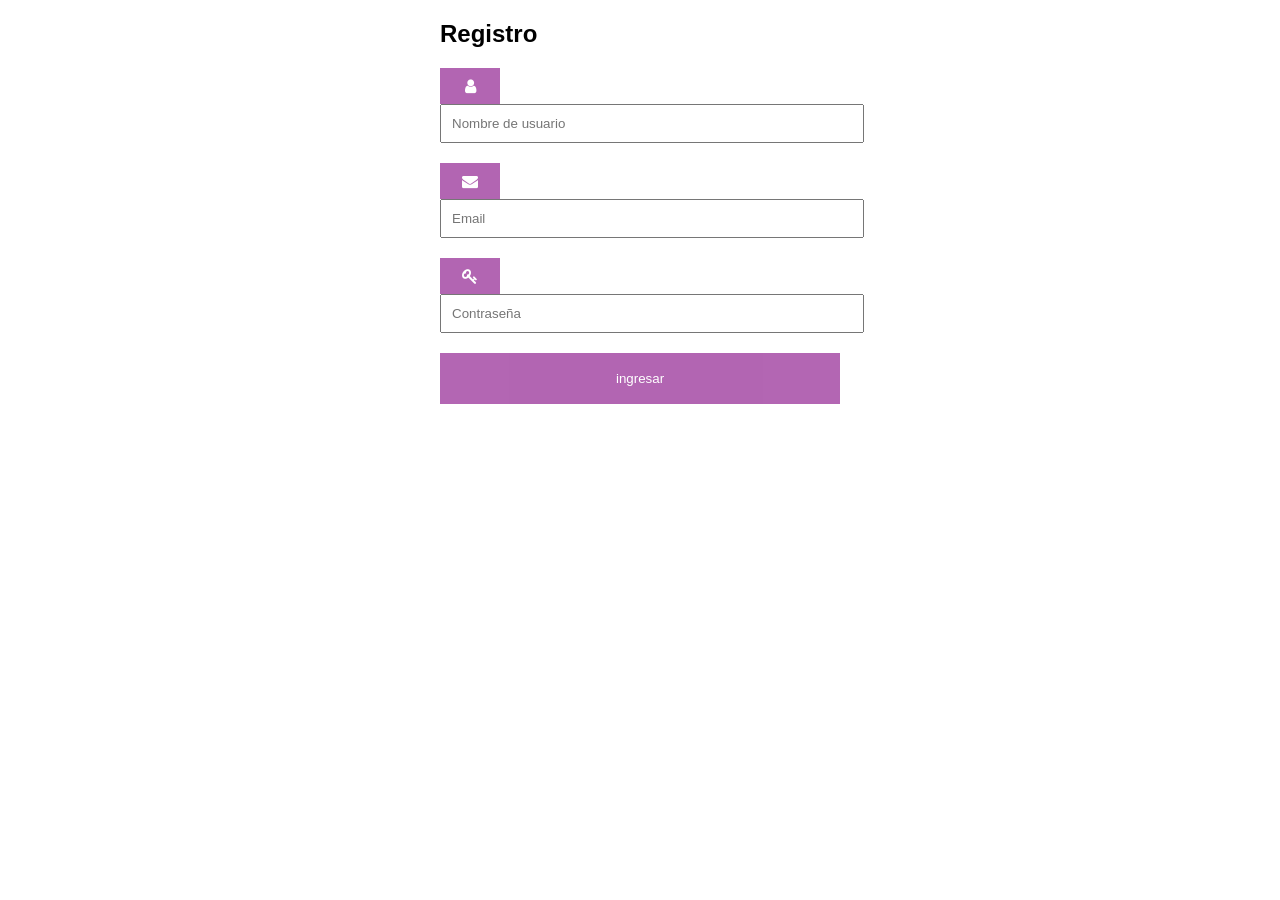
==== perfil.html @ 7486d82f "first commit" ====
<!DOCTYPE html>
<html>
<head>
<meta name="widhtport" content="width=device-width, initial-scale=1">
<!-- Add icon library -->
<link rel="stylesheet" href="https://cdnjs.cloudflare.com/ajax/libs/font-awesome/4.7.0/css/font-awesome.min.css">
<style>
body {font-family: Arial, Helvetica, sans-serif;}
* {circle-sizing: border-circle;}

.input-container {
  display: -ms-flexcircle; /* IE10 */
  display: circle;
  width: 100%;
  margin-bottom: 20px;
}

.icon {
  padding: 10px;
  background: purple;
  color: white;
  min-width: 40px;
  text-align: center;
  opacity: 0.6
}

.input-field {
  width: 100%;
  padding: 10px;
  outline: none;
}

.input-field:focus {
  border: 1px solid purple;
}

/* Set a style for the submit button */
.btn {
  background-color: purple;
  color: white;
  padding: 18px 12px;
  border: 1px;
  cursor: pointer;
  width: 100%;
  opacity: 0.6;
  radius:1.0;
}

.btn:hover {
  opacity: 1;
}
</style>
</head>
<body>

<form action="/action_page.php" style="max-width:400px;margin:auto">
  <h2>Registro </h2>
  <div class="input-container">
    <i class="fa fa-user icon"></i>
    <input class="input-field" type="text" placeholder="Nombre de usuario" name="usrnm">
  </div>

  <div class="input-container">
    <i class="fa fa-envelope icon"></i>
    <input class="input-field" type="text" placeholder="Email" name="email">
  </div>
  
  <div class="input-container">
    <i class="fa fa-key icon"></i>
    <input class="input-field" type="Contraseña" placeholder="Contraseña" name="psw">
  </div>

  <button type="submit" class="btn">ingresar</button>
</form>

</body>
</html>
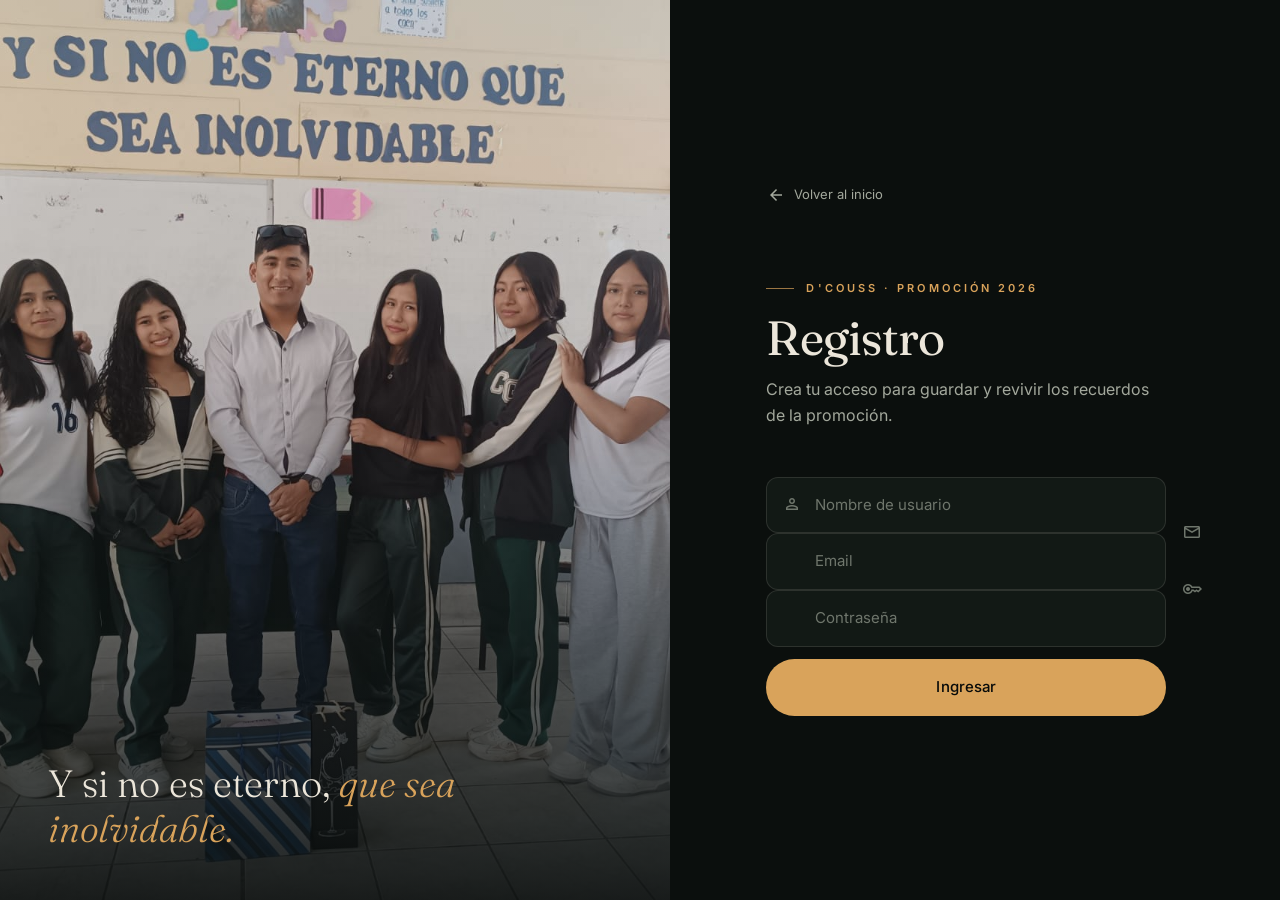
==== commit 1ebbf35e: "Rediseño visual premium con fotos reales de la promoción - Nuevo sistema visual oscuro cinematográfi" ====
--- a/perfil.html
+++ b/perfil.html
@@ -1,77 +1,86 @@
-<!DOCTYPE html>
-<html>
-<head>
-<meta name="widhtport" content="width=device-width, initial-scale=1">
-<!-- Add icon library -->
-<link rel="stylesheet" href="https://cdnjs.cloudflare.com/ajax/libs/font-awesome/4.7.0/css/font-awesome.min.css">
-<style>
-body {font-family: Arial, Helvetica, sans-serif;}
-* {circle-sizing: border-circle;}
-
-.input-container {
-  display: -ms-flexcircle; /* IE10 */
-  display: circle;
-  width: 100%;
-  margin-bottom: 20px;
-}
-
-.icon {
-  padding: 10px;
-  background: purple;
-  color: white;
-  min-width: 40px;
-  text-align: center;
-  opacity: 0.6
-}
-
-.input-field {
-  width: 100%;
-  padding: 10px;
-  outline: none;
-}
-
-.input-field:focus {
-  border: 1px solid purple;
-}
-
-/* Set a style for the submit button */
-.btn {
-  background-color: purple;
-  color: white;
-  padding: 18px 12px;
-  border: 1px;
-  cursor: pointer;
-  width: 100%;
-  opacity: 0.6;
-  radius:1.0;
-}
-
-.btn:hover {
-  opacity: 1;
-}
-</style>
-</head>
-<body>
-
-<form action="/action_page.php" style="max-width:400px;margin:auto">
-  <h2>Registro </h2>
-  <div class="input-container">
-    <i class="fa fa-user icon"></i>
-    <input class="input-field" type="text" placeholder="Nombre de usuario" name="usrnm">
-  </div>
-
-  <div class="input-container">
-    <i class="fa fa-envelope icon"></i>
-    <input class="input-field" type="text" placeholder="Email" name="email">
-  </div>
-  
-  <div class="input-container">
-    <i class="fa fa-key icon"></i>
-    <input class="input-field" type="Contraseña" placeholder="Contraseña" name="psw">
-  </div>
-
-  <button type="submit" class="btn">ingresar</button>
-</form>
-
-</body>
-</html>
+<!DOCTYPE html>
+<html lang="es">
+<head>
+  <meta charset="utf-8">
+  <meta name="viewport" content="width=device-width, initial-scale=1">
+  <meta name="theme-color" content="#0b0f0d">
+  <title>Registro — D'COUSS Promoción 2026</title>
+  <link rel="preconnect" href="https://fonts.googleapis.com">
+  <link rel="preconnect" href="https://fonts.gstatic.com" crossorigin>
+  <link href="https://fonts.googleapis.com/css2?family=Fraunces:ital,opsz,wght@0,9..144,300..600;1,9..144,300..500&family=Inter:wght@400;500;600&display=swap" rel="stylesheet">
+  <link href="https://fonts.googleapis.com/css2?family=Material+Symbols+Outlined:opsz,wght,FILL,GRAD@20..48,300..500,0..1,0&display=swap" rel="stylesheet">
+  <link rel="stylesheet" href="styles.css">
+  <style>
+    .auth { min-height: 100vh; min-height: 100svh; display: grid; }
+    @media (min-width: 900px) { .auth { grid-template-columns: 1.1fr 1fr; } }
+
+    .auth__visual { position: relative; min-height: 260px; isolation: isolate; display: flex; align-items: flex-end; padding: var(--s-7); }
+    .auth__visual img { position: absolute; inset: 0; width: 100%; height: 100%; object-fit: cover; z-index: -2; }
+    .auth__visual::after { content: ""; position: absolute; inset: 0; z-index: -1; background: linear-gradient(0deg, rgba(7,10,9,.9), rgba(7,10,9,.15) 60%); }
+    .auth__visual p { font-family: var(--font-display); font-weight: 300; font-size: clamp(24px, 3vw, 38px); line-height: 1.2; max-width: 18ch; }
+    .auth__visual em { color: var(--accent); }
+
+    .auth__panel { display: flex; flex-direction: column; justify-content: center; padding: var(--s-7) var(--s-5); }
+    @media (min-width: 900px) { .auth__panel { padding: var(--s-8) var(--s-9); } }
+    .auth__back { display: inline-flex; align-items: center; gap: var(--s-2); font-size: 13px; color: var(--text-muted); margin-bottom: var(--s-8); width: fit-content; }
+    .auth__back:hover { color: var(--accent); }
+
+    .auth form { width: 100%; max-width: 400px; }
+    .auth h1 { font-family: var(--font-display); font-weight: 400; font-size: clamp(36px, 4vw, 48px); line-height: 1.05; letter-spacing: -.02em; }
+    .auth__lead { color: var(--text-muted); margin: var(--s-3) 0 var(--s-7); }
+
+    .field { position: relative; margin-bottom: var(--s-4); }
+    .field .material-symbols-outlined { position: absolute; left: 16px; top: 50%; transform: translateY(-50%); color: var(--text-dim); transition: color .3s var(--ease); pointer-events: none; }
+    .field input {
+      width: 100%;
+      padding: 15px 16px 15px 48px;
+      font: inherit; font-size: 15px;
+      color: var(--text);
+      background: var(--surface);
+      border: 1px solid var(--line);
+      border-radius: var(--radius-md);
+      outline: none;
+      transition: border-color .3s var(--ease), background .3s var(--ease);
+    }
+    .field input::placeholder { color: var(--text-dim); }
+    .field input:focus { border-color: var(--accent); background: var(--surface-2); }
+    .field:focus-within .material-symbols-outlined { color: var(--accent); }
+    .auth .btn { width: 100%; margin-top: var(--s-3); }
+  </style>
+</head>
+<body>
+  <main class="auth">
+    <aside class="auth__visual">
+      <img src="aula5.jpg" alt="La promoción D'COUSS 2026">
+      <p>Y si no es eterno, <em>que sea inolvidable.</em></p>
+    </aside>
+
+    <section class="auth__panel">
+      <a class="auth__back" href="index.html"><span class="material-symbols-outlined" aria-hidden="true">arrow_back</span> Volver al inicio</a>
+
+      <form action="/action_page.php">
+        <span class="eyebrow">D'COUSS · Promoción 2026</span>
+        <h1>Registro</h1>
+        <p class="auth__lead">Crea tu acceso para guardar y revivir los recuerdos de la promoción.</p>
+
+        <label class="field">
+          <span class="material-symbols-outlined" aria-hidden="true">person</span>
+          <input type="text" placeholder="Nombre de usuario" name="usrnm" autocomplete="username" aria-label="Nombre de usuario">
+        </label>
+
+        <label class="field">
+          <span class="material-symbols-outlined" aria-hidden="true">mail</span>
+          <input type="email" placeholder="Email" name="email" autocomplete="email" aria-label="Email">
+        </label>
+
+        <label class="field">
+          <span class="material-symbols-outlined" aria-hidden="true">key</span>
+          <input type="password" placeholder="Contraseña" name="psw" autocomplete="new-password" aria-label="Contraseña">
+        </label>
+
+        <button type="submit" class="btn btn--primary btn--lg">Ingresar</button>
+      </form>
+    </section>
+  </main>
+</body>
+</html>
--- a/styles.css
+++ b/styles.css
@@ -0,0 +1,976 @@
+/* =========================================================
+   RECUERDOS — D'COUSS Promoción 2026
+   Dirección: "Andes al atardecer" — oscuro cinematográfico,
+   verde profundo + dorado cálido, tipografía editorial.
+   ========================================================= */
+
+*, *::before, *::after { box-sizing: border-box; margin: 0; padding: 0; }
+
+:root {
+  /* Color */
+  --bg: #0b0f0d;
+  --bg-deep: #070a09;
+  --surface: #121915;
+  --surface-2: #18211c;
+  --line: rgba(236, 230, 218, 0.12);
+  --line-strong: rgba(236, 230, 218, 0.24);
+  --text: #ece6da;
+  --text-muted: #a3a89c;
+  --text-dim: #6f766c;
+  --accent: #d9a35b;
+  --accent-soft: rgba(217, 163, 91, 0.14);
+  --sage: #7fa58f;
+
+  /* Type */
+  --font-body: 'Inter', system-ui, -apple-system, 'Segoe UI', sans-serif;
+  --font-display: 'Fraunces', Georgia, 'Times New Roman', serif;
+
+  /* Spacing scale (4px base) */
+  --s-1: 4px;  --s-2: 8px;  --s-3: 12px; --s-4: 16px; --s-5: 24px;
+  --s-6: 32px; --s-7: 48px; --s-8: 64px; --s-9: 96px; --s-10: 128px;
+
+  --radius-sm: 6px;
+  --radius-md: 12px;
+  --radius-lg: 20px;
+  --radius-full: 999px;
+
+  --ease: cubic-bezier(.22, .61, .36, 1);
+  --shadow: 0 24px 60px -24px rgba(0, 0, 0, .7);
+  --header-h: 76px;
+}
+
+html { scroll-behavior: smooth; scroll-padding-top: var(--header-h); }
+
+body {
+  font-family: var(--font-body);
+  font-size: 16px;
+  background: var(--bg);
+  color: var(--text);
+  line-height: 1.65;
+  -webkit-font-smoothing: antialiased;
+  overflow-x: hidden;
+}
+
+img, video { max-width: 100%; display: block; }
+a { text-decoration: none; color: inherit; }
+button { font: inherit; color: inherit; cursor: pointer; border: none; background: none; }
+em { font-style: italic; }
+figure { margin: 0; }
+::selection { background: var(--accent); color: var(--bg-deep); }
+:focus-visible { outline: 2px solid var(--accent); outline-offset: 3px; border-radius: 4px; }
+
+.material-symbols-outlined { font-size: 20px; line-height: 1; vertical-align: middle; }
+.icon-filled { font-variation-settings: 'FILL' 1; }
+
+/* ---------- LAYOUT ---------- */
+.container { width: 100%; max-width: 1240px; margin: 0 auto; padding: 0 var(--s-5); }
+@media (min-width: 768px) { .container { padding: 0 var(--s-7); } }
+
+.section { padding: var(--s-9) 0; position: relative; }
+.section--deep { background: var(--bg-deep); }
+@media (min-width: 1024px) { .section { padding: var(--s-10) 0; } }
+
+.section__head { max-width: 720px; margin-bottom: var(--s-8); }
+.section__head--split {
+  max-width: none;
+  display: grid;
+  gap: var(--s-5);
+  align-items: end;
+}
+@media (min-width: 900px) {
+  .section__head--split { grid-template-columns: 1.1fr 1fr; gap: var(--s-8); }
+}
+
+.eyebrow {
+  display: inline-flex;
+  align-items: center;
+  gap: var(--s-3);
+  font-size: 11px;
+  font-weight: 600;
+  letter-spacing: .28em;
+  text-transform: uppercase;
+  color: var(--accent);
+  margin-bottom: var(--s-4);
+}
+.eyebrow::before { content: ""; width: 28px; height: 1px; background: currentColor; opacity: .7; }
+
+.section__title {
+  font-family: var(--font-display);
+  font-weight: 400;
+  font-size: clamp(34px, 4.6vw, 56px);
+  line-height: 1.06;
+  letter-spacing: -0.02em;
+  font-variation-settings: 'opsz' 144;
+}
+.section__title em { color: var(--accent); font-weight: 300; }
+
+.section__lead { font-size: 17px; color: var(--text-muted); max-width: 52ch; margin-top: var(--s-4); }
+.section__head--split .section__lead { margin-top: 0; }
+
+/* ---------- BUTTONS ---------- */
+.btn {
+  display: inline-flex;
+  align-items: center;
+  justify-content: center;
+  gap: var(--s-2);
+  font-size: 14px;
+  font-weight: 500;
+  letter-spacing: .01em;
+  padding: 12px 22px;
+  border-radius: var(--radius-full);
+  border: 1px solid transparent;
+  transition: background .3s var(--ease), color .3s var(--ease), border-color .3s var(--ease), transform .3s var(--ease);
+  white-space: nowrap;
+}
+.btn .material-symbols-outlined { font-size: 18px; transition: transform .3s var(--ease); }
+.btn:hover .material-symbols-outlined:last-child { transform: translateX(3px); }
+.btn--sm { padding: 9px 18px; font-size: 13px; }
+.btn--lg { padding: 15px 28px; font-size: 15px; }
+.btn--xl { padding: 18px 34px; font-size: 16px; }
+
+.btn--primary { background: var(--accent); color: var(--bg-deep); }
+.btn--primary:hover { background: #e7b673; }
+.btn--ghost { color: var(--text); }
+.btn--ghost:hover { background: rgba(236,230,218,.08); }
+.btn--glass {
+  color: var(--text);
+  background: rgba(236,230,218,.06);
+  border-color: rgba(236,230,218,.22);
+  backdrop-filter: blur(10px);
+  -webkit-backdrop-filter: blur(10px);
+}
+.btn--glass:hover { background: rgba(236,230,218,.14); }
+.btn--outline { color: var(--text); border-color: var(--line-strong); }
+.btn--outline:hover { border-color: var(--accent); color: var(--accent); }
+
+.round-btn {
+  width: 48px; height: 48px;
+  display: inline-grid; place-items: center;
+  border-radius: 50%;
+  border: 1px solid var(--line-strong);
+  color: var(--text);
+  transition: background .3s var(--ease), border-color .3s var(--ease), color .3s var(--ease);
+}
+.round-btn:hover { background: var(--accent); border-color: var(--accent); color: var(--bg-deep); }
+
+/* ---------- HEADER ---------- */
+.header {
+  position: fixed;
+  inset: 0 0 auto 0;
+  z-index: 50;
+  height: var(--header-h);
+  transition: background .4s var(--ease), border-color .4s var(--ease), height .4s var(--ease);
+  border-bottom: 1px solid transparent;
+}
+.header.is-scrolled {
+  --header-h: 64px;
+  background: rgba(11, 15, 13, .78);
+  backdrop-filter: blur(16px) saturate(140%);
+  -webkit-backdrop-filter: blur(16px) saturate(140%);
+  border-bottom-color: var(--line);
+}
+.header__container {
+  max-width: 1240px;
+  height: 100%;
+  margin: 0 auto;
+  padding: 0 var(--s-5);
+  display: flex;
+  align-items: center;
+  justify-content: space-between;
+  gap: var(--s-5);
+}
+@media (min-width: 768px) { .header__container { padding: 0 var(--s-7); } }
+
+.brand { display: inline-flex; align-items: center; gap: var(--s-3); }
+.brand__mark {
+  width: 38px; height: 38px;
+  display: grid; place-items: center;
+  border: 1px solid var(--accent);
+  border-radius: 50%;
+  font-family: var(--font-display);
+  font-size: 13px;
+  letter-spacing: .04em;
+  color: var(--accent);
+}
+.brand__text { display: flex; flex-direction: column; line-height: 1.15; }
+.brand__name { font-family: var(--font-display); font-size: 17px; font-weight: 500; }
+.brand__sub { font-size: 10px; letter-spacing: .22em; text-transform: uppercase; color: var(--text-muted); }
+
+.nav { display: none; gap: var(--s-6); }
+.nav a {
+  position: relative;
+  font-size: 13px;
+  color: rgba(236,230,218,.75);
+  transition: color .3s var(--ease);
+  padding: 6px 0;
+}
+.nav a::after {
+  content: "";
+  position: absolute;
+  left: 0; right: 0; bottom: 0;
+  height: 1px;
+  background: var(--accent);
+  transform: scaleX(0);
+  transform-origin: left;
+  transition: transform .35s var(--ease);
+}
+.nav a:hover, .nav a[aria-current="page"] { color: var(--text); }
+.nav a:hover::after, .nav a[aria-current="page"]::after { transform: scaleX(1); }
+.nav__mobile-only { display: none; }
+
+.header__actions { display: flex; align-items: center; gap: var(--s-2); }
+.header__profile { display: none; }
+
+.menu-toggle {
+  width: 44px; height: 44px;
+  display: inline-flex; flex-direction: column; justify-content: center; align-items: center; gap: 6px;
+  border-radius: 50%;
+  border: 1px solid var(--line-strong);
+}
+.menu-toggle span { width: 16px; height: 1.5px; background: var(--text); transition: transform .3s var(--ease); }
+.menu-toggle[aria-expanded="true"] span:first-child { transform: translateY(3.75px) rotate(45deg); }
+.menu-toggle[aria-expanded="true"] span:last-child { transform: translateY(-3.75px) rotate(-45deg); }
+
+@media (min-width: 640px) { .header__profile { display: inline-flex; } }
+.brand__name { white-space: nowrap; }
+@media (max-width: 420px) { .brand__sub { display: none; } }
+
+@media (min-width: 1080px) {
+  .nav { display: flex; }
+  .menu-toggle { display: none; }
+}
+
+/* Mobile menu */
+@media (max-width: 1079px) {
+  .nav.is-open {
+    display: flex;
+    flex-direction: column;
+    gap: 0;
+    position: fixed;
+    top: var(--header-h);
+    left: 0; right: 0;
+    height: calc(100dvh - var(--header-h));
+    padding: var(--s-6) var(--s-5);
+    background: var(--bg-deep);
+    animation: fadeIn .3s var(--ease);
+  }
+  .nav.is-open a {
+    font-family: var(--font-display);
+    font-size: 30px;
+    color: var(--text);
+    padding: var(--s-3) 0;
+    border-bottom: 1px solid var(--line);
+  }
+  .nav.is-open a::after { display: none; }
+  .nav.is-open .nav__mobile-only { display: block; }
+  body.menu-open { overflow: hidden; }
+  body.menu-open .header { background: var(--bg-deep); }
+}
+
+/* ---------- HERO ---------- */
+.hero {
+  position: relative;
+  min-height: 100vh;
+  min-height: 100svh;
+  display: flex;
+  align-items: flex-end;
+  overflow: hidden;
+  isolation: isolate;
+}
+.hero__media { position: absolute; inset: 0; z-index: -2; }
+.hero__media img {
+  width: 100%; height: 100%;
+  object-fit: cover;
+  object-position: 60% 35%;
+  transform: scale(1.06);
+  animation: heroZoom 14s var(--ease) forwards;
+}
+.hero__shade {
+  position: absolute; inset: 0; z-index: -1;
+  background:
+    linear-gradient(90deg, rgba(7,10,9,.9) 0%, rgba(7,10,9,.68) 48%, rgba(7,10,9,.2) 100%),
+    linear-gradient(0deg, var(--bg) 0%, rgba(11,15,13,.6) 28%, rgba(11,15,13,0) 60%),
+    linear-gradient(180deg, rgba(7,10,9,.55) 0%, rgba(7,10,9,0) 22%);
+}
+.hero__inner { padding-top: calc(var(--header-h) + var(--s-8)); padding-bottom: var(--s-6); }
+.hero__content { max-width: 680px; }
+
+.play {
+  width: 64px; height: 64px;
+  display: grid; place-items: center;
+  border-radius: 50%;
+  background: var(--text);
+  color: var(--bg-deep);
+  margin-bottom: var(--s-6);
+  position: relative;
+  transition: transform .4s var(--ease);
+}
+.play .material-symbols-outlined { font-size: 30px; }
+.play::after {
+  content: "";
+  position: absolute; inset: -8px;
+  border-radius: 50%;
+  border: 1px solid rgba(236,230,218,.4);
+  animation: ring 2.6s var(--ease) infinite;
+}
+.play:hover { transform: scale(1.08); }
+
+.hero__eyebrow {
+  display: block;
+  font-size: 11px;
+  font-weight: 600;
+  letter-spacing: .34em;
+  text-transform: uppercase;
+  color: var(--accent);
+  margin-bottom: var(--s-4);
+}
+.hero__title {
+  font-family: var(--font-display);
+  font-weight: 400;
+  font-size: clamp(64px, 12vw, 148px);
+  line-height: .9;
+  letter-spacing: -0.035em;
+  font-variation-settings: 'opsz' 144;
+}
+.hero__title span { color: var(--accent); }
+.hero__tagline {
+  font-family: var(--font-display);
+  font-size: clamp(22px, 2.6vw, 32px);
+  font-weight: 300;
+  line-height: 1.25;
+  margin-top: var(--s-5);
+}
+.hero__tagline em { color: var(--accent); }
+.hero__description {
+  margin-top: var(--s-3);
+  font-size: 13px;
+  letter-spacing: .2em;
+  text-transform: uppercase;
+  color: var(--text-muted);
+}
+.hero__cta-group { display: flex; flex-wrap: wrap; gap: var(--s-3); margin-top: var(--s-6); }
+
+.stats {
+  display: inline-grid;
+  grid-template-columns: repeat(4, auto);
+  margin-top: var(--s-7);
+  border: 1px solid var(--line-strong);
+  border-radius: var(--radius-md);
+  background: rgba(7,10,9,.45);
+  backdrop-filter: blur(12px);
+  -webkit-backdrop-filter: blur(12px);
+  overflow: hidden;
+}
+.stats > div {
+  display: flex; flex-direction: column-reverse;
+  padding: var(--s-3) var(--s-5);
+  border-left: 1px solid var(--line);
+}
+.stats > div:first-child { border-left: 0; }
+.stats dd { font-family: var(--font-display); font-size: 24px; line-height: 1.1; }
+.stats dt { font-size: 10px; letter-spacing: .18em; text-transform: uppercase; color: var(--text-muted); }
+
+.hero__chapters {
+  list-style: none;
+  display: grid;
+  grid-template-columns: repeat(4, 1fr);
+  margin-top: var(--s-8);
+  border-top: 1px solid var(--line);
+}
+.hero__chapters a {
+  position: relative;
+  display: flex; gap: var(--s-3); align-items: flex-start;
+  padding: var(--s-5) var(--s-4) var(--s-2) 0;
+  font-size: 13px;
+  line-height: 1.4;
+  color: var(--text);
+  transition: color .3s var(--ease);
+}
+.hero__chapters a::before {
+  content: "";
+  position: absolute; top: -1px; left: 0;
+  width: 0; height: 1px;
+  background: var(--accent);
+  transition: width .5s var(--ease);
+}
+.hero__chapters li:first-child a::before { width: 64%; }
+.hero__chapters a:hover::before { width: 100%; }
+.hero__chapters small { color: var(--text-muted); font-size: 12px; }
+.hero__chapters .num {
+  flex: none;
+  width: 30px; height: 30px;
+  display: grid; place-items: center;
+  border: 1px solid var(--line-strong);
+  border-radius: 50%;
+  font-size: 10px;
+  color: var(--text-muted);
+  transition: border-color .3s var(--ease), color .3s var(--ease);
+}
+.hero__chapters a:hover .num { border-color: var(--accent); color: var(--accent); }
+
+@media (max-width: 860px) {
+  .hero__chapters { grid-template-columns: repeat(2, 1fr); }
+}
+@media (max-width: 560px) {
+  .hero__shade { background-color: rgba(7,10,9,.45); }
+  .hero__inner { padding-top: calc(var(--header-h) + var(--s-7)); }
+  .play { width: 56px; height: 56px; margin-bottom: var(--s-5); }
+  .stats { display: grid; grid-template-columns: repeat(2, 1fr); width: 100%; }
+  .stats > div:nth-child(3) { border-left: 0; }
+  .stats > div:nth-child(n+3) { border-top: 1px solid var(--line); }
+  .hero__chapters { display: none; }
+  .hero__cta-group .btn { flex: 1 1 auto; }
+}
+
+/* ---------- STEPS / TIMELINE ---------- */
+.steps-layout { display: grid; gap: var(--s-8); }
+@media (min-width: 1024px) {
+  .steps-layout { grid-template-columns: 5fr 7fr; gap: var(--s-9); align-items: start; }
+  .steps-layout__intro { position: sticky; top: calc(var(--header-h) + var(--s-7)); }
+}
+
+.timeline { list-style: none; position: relative; }
+.timeline::before {
+  content: "";
+  position: absolute;
+  top: 48px; bottom: 48px;
+  left: 47px;
+  width: 1px;
+  background: linear-gradient(var(--line-strong), var(--line-strong)) ;
+}
+.timeline__item {
+  position: relative;
+  display: grid;
+  grid-template-columns: 96px 1fr;
+  gap: var(--s-6);
+  padding-bottom: var(--s-8);
+}
+.timeline__item:last-child { padding-bottom: 0; }
+.timeline__item:nth-child(2) { padding-left: 0; }
+.timeline__photo {
+  width: 96px; height: 96px;
+  border-radius: 50%;
+  overflow: hidden;
+  border: 1px solid var(--line-strong);
+  outline: 6px solid var(--bg);
+  position: relative;
+  z-index: 1;
+}
+.timeline__photo img { width: 100%; height: 100%; object-fit: cover; transition: transform .8s var(--ease); }
+.timeline__item:hover .timeline__photo img { transform: scale(1.1); }
+.timeline__num {
+  display: block;
+  font-family: var(--font-display);
+  font-size: 14px;
+  color: var(--accent);
+  margin-bottom: var(--s-2);
+}
+.timeline__body h3 {
+  font-family: var(--font-display);
+  font-weight: 400;
+  font-size: 28px;
+  line-height: 1.15;
+  margin-bottom: var(--s-3);
+}
+.timeline__body p { color: var(--text-muted); max-width: 48ch; }
+
+.tags { display: flex; flex-wrap: wrap; gap: var(--s-2); margin-top: var(--s-5); }
+.tag {
+  font-size: 12px;
+  padding: 5px 12px;
+  border: 1px solid var(--line);
+  border-radius: var(--radius-full);
+  color: var(--text-muted);
+}
+
+.mini-panel {
+  display: flex; justify-content: space-between; align-items: center; gap: var(--s-4);
+  margin-top: var(--s-5);
+  max-width: 420px;
+  padding: var(--s-3) var(--s-4);
+  border: 1px solid var(--line);
+  border-radius: var(--radius-md);
+  background: var(--surface);
+  font-size: 13px;
+}
+.mini-panel__left { display: inline-flex; align-items: center; gap: var(--s-2); }
+.mini-panel__right { color: var(--accent); font-variant-numeric: tabular-nums; }
+.pulse-dot { width: 7px; height: 7px; border-radius: 50%; background: var(--sage); animation: pulse 2s infinite; }
+
+.link-row {
+  display: inline-flex; align-items: center; gap: var(--s-2);
+  margin-top: var(--s-5);
+  font-size: 14px;
+  color: var(--accent);
+  border-bottom: 1px solid currentColor;
+  padding-bottom: 2px;
+}
+.link-row .material-symbols-outlined { font-size: 18px; transition: transform .3s var(--ease); }
+.link-row:hover .material-symbols-outlined { transform: translateX(4px); }
+
+@media (max-width: 560px) {
+  .timeline::before { left: 31px; top: 32px; }
+  .timeline__item { grid-template-columns: 64px 1fr; gap: var(--s-4); }
+  .timeline__photo { width: 64px; height: 64px; }
+  .timeline__body h3 { font-size: 24px; }
+}
+
+/* ---------- ESSENCE ---------- */
+.essence { display: grid; gap: var(--s-8); align-items: center; }
+@media (min-width: 1024px) { .essence { grid-template-columns: 7fr 5fr; gap: var(--s-9); } }
+
+.essence__collage { position: relative; padding-bottom: 18%; }
+.essence__main {
+  border-radius: var(--radius-lg);
+  overflow: hidden;
+  aspect-ratio: 4 / 3;
+  width: 88%;
+}
+.essence__main img { width: 100%; height: 100%; object-fit: cover; }
+.essence__float {
+  position: absolute;
+  right: 0; bottom: 0;
+  width: 42%;
+  padding: 10px 10px 0;
+  background: var(--surface-2);
+  border-radius: var(--radius-md);
+  box-shadow: var(--shadow);
+  transform: rotate(2.5deg);
+  transition: transform .6s var(--ease);
+}
+.essence__float:hover { transform: rotate(0deg) translateY(-6px); }
+.essence__float img { aspect-ratio: 4 / 5; width: 100%; object-fit: cover; border-radius: 6px; }
+.essence__float figcaption {
+  font-family: var(--font-display);
+  font-style: italic;
+  font-size: 14px;
+  text-align: center;
+  padding: 10px 0 12px;
+  color: var(--text-muted);
+}
+.essence__quote {
+  position: absolute;
+  left: 4%; bottom: 0;
+  width: 50%;
+  padding: var(--s-5);
+  border-radius: var(--radius-md);
+  background: rgba(7,10,9,.72);
+  backdrop-filter: blur(14px);
+  -webkit-backdrop-filter: blur(14px);
+  border: 1px solid var(--line);
+}
+.essence__quote p { font-family: var(--font-display); font-size: 17px; line-height: 1.4; font-weight: 300; }
+.essence__quote cite { display: block; margin-top: var(--s-3); font-style: normal; font-size: 11px; letter-spacing: .14em; text-transform: uppercase; color: var(--accent); }
+
+.essence__text { margin: var(--s-5) 0 var(--s-6); color: var(--text-muted); max-width: 52ch; }
+.essence__text em { font-family: var(--font-display); color: var(--text); font-size: 1.08em; }
+
+@media (max-width: 640px) {
+  .essence__collage { padding-bottom: 0; }
+  .essence__main { width: 100%; }
+  .essence__float { position: relative; width: 46%; margin: -24% -4px 0 auto; }
+  .essence__quote { position: relative; width: 100%; left: 0; margin-top: var(--s-4); }
+}
+
+/* ---------- TEAM ---------- */
+.team {
+  display: grid;
+  grid-template-columns: repeat(2, 1fr);
+  gap: var(--s-6) var(--s-4);
+}
+@media (min-width: 900px) {
+  .team { grid-template-columns: repeat(3, 1fr); gap: var(--s-7) var(--s-6); }
+  /* Ritmo asimétrico tipo Pinterest: columna central desplazada */
+  .member:nth-child(3n+2) { transform: translateY(var(--s-9)); }
+  .team { padding-bottom: var(--s-9); }
+}
+
+.member { position: relative; }
+.member__photo {
+  position: relative;
+  aspect-ratio: 4 / 5;
+  border-radius: var(--radius-lg);
+  overflow: hidden;
+  background: var(--surface);
+}
+.member__photo::after {
+  content: "";
+  position: absolute; inset: 0;
+  background: linear-gradient(0deg, rgba(7,10,9,.55) 0%, rgba(7,10,9,0) 40%);
+  pointer-events: none;
+}
+.member__photo img {
+  width: 100%; height: 100%;
+  object-fit: cover;
+  filter: saturate(.85);
+  transition: transform 1s var(--ease), filter .6s var(--ease);
+}
+.member:hover .member__photo img { transform: scale(1.05); filter: saturate(1.05); }
+.member__photo--empty {
+  display: grid; place-items: center;
+  background:
+    radial-gradient(120% 80% at 30% 20%, rgba(217,163,91,.18), transparent 60%),
+    linear-gradient(160deg, var(--surface-2), var(--bg-deep));
+  border: 1px solid var(--line);
+}
+.member__photo--empty span {
+  font-family: var(--font-display);
+  font-size: clamp(48px, 7vw, 88px);
+  font-weight: 300;
+  color: var(--accent);
+  opacity: .85;
+}
+.member__num {
+  position: absolute; top: var(--s-4); left: var(--s-4);
+  font-size: 11px;
+  letter-spacing: .1em;
+  padding: 4px 10px;
+  border-radius: var(--radius-full);
+  background: rgba(7,10,9,.55);
+  backdrop-filter: blur(8px);
+  -webkit-backdrop-filter: blur(8px);
+  border: 1px solid var(--line);
+}
+.member__info { padding-top: var(--s-4); }
+.member__info h3 { font-family: var(--font-display); font-weight: 400; font-size: 22px; line-height: 1.2; }
+.member__role {
+  display: block;
+  margin-top: var(--s-1);
+  font-size: 11px;
+  letter-spacing: .22em;
+  text-transform: uppercase;
+  color: var(--accent);
+}
+.member__info p { margin-top: var(--s-3); font-size: 14px; color: var(--text-muted); }
+@media (max-width: 560px) {
+  .member__info h3 { font-size: 18px; }
+  .member__info p { font-size: 13px; }
+}
+
+/* ---------- ALBUMS (tabs) ---------- */
+.albums {
+  display: grid;
+  grid-template-columns: repeat(3, 1fr);
+  gap: var(--s-4);
+  margin-bottom: var(--s-6);
+}
+.album {
+  position: relative;
+  aspect-ratio: 16 / 10;
+  border-radius: var(--radius-lg);
+  overflow: hidden;
+  text-align: left;
+  isolation: isolate;
+  border: 1px solid var(--line);
+  transition: border-color .4s var(--ease);
+}
+.album img {
+  position: absolute; inset: 0; z-index: -2;
+  width: 100%; height: 100%; object-fit: cover;
+  filter: grayscale(.55) brightness(.7);
+  transition: transform 1s var(--ease), filter .5s var(--ease);
+}
+.album::before {
+  content: "";
+  position: absolute; inset: 0; z-index: -1;
+  background: linear-gradient(0deg, rgba(7,10,9,.9) 0%, rgba(7,10,9,.1) 65%);
+}
+.album:hover img { transform: scale(1.05); filter: grayscale(.2) brightness(.8); }
+.album.tab--active { border-color: var(--accent); }
+.album.tab--active img { filter: none; }
+.album__label {
+  position: absolute; left: var(--s-5); right: var(--s-5); bottom: var(--s-4);
+  display: grid;
+  grid-template-columns: auto 1fr;
+  column-gap: var(--s-3);
+  align-items: baseline;
+}
+.album__num { font-size: 11px; color: var(--accent); grid-row: span 2; }
+.album__title { font-family: var(--font-display); font-size: 22px; line-height: 1.15; }
+.album__meta { font-size: 12px; color: var(--text-muted); letter-spacing: .06em; }
+
+@media (max-width: 760px) {
+  .albums {
+    display: flex;
+    overflow-x: auto;
+    scroll-snap-type: x mandatory;
+    margin-inline: calc(var(--s-5) * -1);
+    padding-inline: var(--s-5);
+    scrollbar-width: none;
+  }
+  .albums::-webkit-scrollbar { display: none; }
+  .album { flex: 0 0 72%; scroll-snap-align: start; aspect-ratio: 4 / 3; }
+  .album__title { font-size: 19px; }
+}
+
+/* ---------- PANEL / MOSAIC ---------- */
+.panel {
+  border: 1px solid var(--line);
+  border-radius: var(--radius-lg);
+  background: var(--surface);
+  padding: var(--s-6);
+}
+@media (max-width: 560px) { .panel { padding: var(--s-4); } }
+.panel__head {
+  display: grid;
+  gap: var(--s-4);
+  padding-bottom: var(--s-5);
+  margin-bottom: var(--s-5);
+  border-bottom: 1px solid var(--line);
+}
+@media (min-width: 900px) { .panel__head { grid-template-columns: 1fr 1fr; align-items: end; gap: var(--s-7); } }
+.panel__head h3 { font-family: var(--font-display); font-weight: 400; font-size: clamp(24px, 3vw, 32px); line-height: 1.15; }
+#tab-meta { display: block; margin-top: var(--s-1); font-size: 12px; letter-spacing: .16em; text-transform: uppercase; color: var(--text-muted); }
+.panel__quote { display: flex; gap: var(--s-3); color: var(--text-muted); font-size: 15px; }
+.panel__quote .material-symbols-outlined { color: var(--accent); margin-top: 3px; }
+
+.storyteller__count { margin-top: var(--s-3); font-size: 13px; color: var(--accent); }
+
+.panel__mosaic { columns: 3 240px; column-gap: var(--s-4); }
+@media (max-width: 560px) { .panel__mosaic { columns: 2; column-gap: var(--s-2); } }
+
+.shot {
+  break-inside: avoid;
+  margin-bottom: var(--s-4);
+  position: relative;
+  border-radius: var(--radius-md);
+  overflow: hidden;
+  cursor: zoom-in;
+  display: block;
+  width: 100%;
+  text-align: left;
+  opacity: 0;
+  animation: rise .7s var(--ease) forwards;
+  animation-delay: calc(var(--i, 0) * 50ms);
+}
+@media (max-width: 560px) { .shot { margin-bottom: var(--s-2); border-radius: var(--radius-sm); } }
+.shot img { width: 100%; height: auto; transition: transform .8s var(--ease); }
+.shot figcaption, .shot__cap {
+  position: absolute; left: 0; right: 0; bottom: 0;
+  padding: var(--s-6) var(--s-4) var(--s-3);
+  font-size: 12px;
+  letter-spacing: .04em;
+  background: linear-gradient(0deg, rgba(7,10,9,.85), transparent);
+  opacity: 0;
+  transform: translateY(6px);
+  transition: opacity .4s var(--ease), transform .4s var(--ease);
+}
+.shot:hover img, .shot:focus-visible img { transform: scale(1.04); }
+.shot:hover .shot__cap, .shot:focus-visible .shot__cap { opacity: 1; transform: none; }
+
+.panel__more { display: flex; margin: var(--s-5) auto 0; }
+
+/* ---------- TESTIMONIALS ---------- */
+.voices__track { display: grid; }
+.voice {
+  grid-area: 1 / 1;
+  display: grid;
+  gap: var(--s-4);
+  opacity: 0;
+  visibility: hidden;
+  transform: translateX(24px);
+  transition: opacity .6s var(--ease), transform .6s var(--ease), visibility .6s;
+}
+.voice.is-active { opacity: 1; visibility: visible; transform: none; }
+@media (min-width: 860px) { .voice { grid-template-columns: 1fr 1fr; gap: var(--s-5); } }
+
+.voice__card {
+  display: flex; flex-direction: column; justify-content: space-between; gap: var(--s-6);
+  padding: var(--s-7);
+  border-radius: var(--radius-lg);
+  background: var(--surface-2);
+  border: 1px solid var(--line);
+}
+@media (max-width: 560px) { .voice__card { padding: var(--s-5); } }
+.stars { color: var(--accent); letter-spacing: .2em; font-size: 14px; }
+.voice blockquote {
+  font-family: var(--font-display);
+  font-weight: 300;
+  font-size: clamp(20px, 2.4vw, 28px);
+  line-height: 1.35;
+}
+.author { display: flex; align-items: center; gap: var(--s-3); }
+.author__badge {
+  width: 44px; height: 44px;
+  display: grid; place-items: center;
+  border-radius: 50%;
+  background: var(--accent-soft);
+  color: var(--accent);
+  font-size: 13px;
+  font-weight: 600;
+}
+.author strong { display: block; font-weight: 500; }
+.author small { color: var(--text-muted); font-size: 13px; }
+.voice__photo { position: relative; border-radius: var(--radius-lg); overflow: hidden; min-height: 280px; }
+@media (min-width: 860px) { .voice__photo { min-height: 380px; } }
+.voice__photo img { position: absolute; inset: 0; width: 100%; height: 100%; object-fit: cover; }
+
+.voices__controls { display: flex; align-items: center; justify-content: center; gap: var(--s-5); margin-top: var(--s-6); }
+.voices__dots { display: flex; gap: var(--s-2); }
+.voices__dots button {
+  width: 8px; height: 8px; border-radius: var(--radius-full);
+  background: var(--line-strong);
+  transition: width .4s var(--ease), background .4s var(--ease);
+}
+.voices__dots button[aria-selected="true"] { width: 28px; background: var(--accent); }
+
+/* ---------- FAQ ---------- */
+.faq-layout { display: grid; gap: var(--s-7); }
+@media (min-width: 1024px) { .faq-layout { grid-template-columns: 5fr 7fr; gap: var(--s-9); } }
+
+.faq { border-top: 1px solid var(--line); }
+.faq__item { border-bottom: 1px solid var(--line); }
+.faq__item summary {
+  list-style: none;
+  display: flex; justify-content: space-between; align-items: center; gap: var(--s-5);
+  padding: var(--s-5) 0;
+  cursor: pointer;
+  font-family: var(--font-display);
+  font-size: clamp(18px, 2vw, 22px);
+  line-height: 1.3;
+  transition: color .3s var(--ease);
+}
+.faq__item summary::-webkit-details-marker { display: none; }
+.faq__item summary:hover { color: var(--accent); }
+.faq__icon {
+  flex: none;
+  width: 36px; height: 36px;
+  display: grid !important; place-items: center;
+  border: 1px solid var(--line-strong);
+  border-radius: 50%;
+  transition: transform .4s var(--ease), background .3s var(--ease), color .3s var(--ease);
+}
+.faq__item[open] .faq__icon { transform: rotate(45deg); background: var(--accent); color: var(--bg-deep); border-color: var(--accent); }
+.faq__item p { padding: 0 var(--s-8) var(--s-5) 0; color: var(--text-muted); animation: fadeIn .4s var(--ease); }
+
+/* ---------- CTA ---------- */
+.cta {
+  position: relative;
+  isolation: isolate;
+  overflow: hidden;
+  padding: var(--s-10) 0;
+  text-align: center;
+}
+.cta__media { position: absolute; inset: 0; z-index: -2; }
+.cta__media img { width: 100%; height: 100%; object-fit: cover; object-position: center 40%; }
+.cta__shade {
+  position: absolute; inset: 0; z-index: -1;
+  background:
+    linear-gradient(180deg, var(--bg-deep) 0%, rgba(7,10,9,.55) 30%, rgba(7,10,9,.55) 70%, var(--bg) 100%),
+    rgba(7,10,9,.35);
+}
+.cta__content { display: flex; flex-direction: column; align-items: center; }
+.cta__content .eyebrow::after { content: ""; width: 28px; height: 1px; background: currentColor; opacity: .7; }
+.cta__title {
+  font-family: var(--font-display);
+  font-weight: 400;
+  font-size: clamp(38px, 6vw, 76px);
+  line-height: 1.02;
+  letter-spacing: -0.025em;
+  max-width: 16ch;
+}
+.cta__title em { color: var(--accent); font-weight: 300; }
+.cta__lead { max-width: 56ch; margin: var(--s-5) 0 var(--s-6); color: rgba(236,230,218,.82); font-size: 17px; }
+.cta__markers {
+  list-style: none;
+  display: flex; flex-wrap: wrap; justify-content: center; gap: var(--s-3) var(--s-6);
+  margin-top: var(--s-6);
+  font-size: 13px;
+  color: rgba(236,230,218,.75);
+}
+.cta__markers li { display: inline-flex; align-items: center; gap: var(--s-2); }
+.cta__markers .material-symbols-outlined { color: var(--accent); font-size: 16px; }
+
+/* ---------- FOOTER ---------- */
+.footer { background: var(--bg); border-top: 1px solid var(--line); padding: var(--s-8) 0 var(--s-5); overflow: hidden; }
+.footer__grid { display: grid; gap: var(--s-7); }
+@media (min-width: 768px) { .footer__grid { grid-template-columns: 2fr 1fr 1fr; } }
+.footer__col { display: flex; flex-direction: column; gap: var(--s-3); }
+.footer__col--brand p { color: var(--text-muted); font-size: 14px; max-width: 42ch; margin-top: var(--s-3); }
+.footer__title { font-size: 11px; letter-spacing: .22em; text-transform: uppercase; color: var(--accent); margin-bottom: var(--s-2); }
+.footer__col a:not(.brand) { font-size: 14px; color: var(--text-muted); transition: color .3s var(--ease); width: fit-content; }
+.footer__col a:not(.brand):hover { color: var(--text); }
+.footer__wordmark {
+  font-family: var(--font-display);
+  font-weight: 300;
+  font-size: clamp(72px, 19vw, 260px);
+  line-height: .85;
+  letter-spacing: -0.04em;
+  text-align: center;
+  margin: var(--s-8) 0 var(--s-5);
+  color: transparent;
+  -webkit-text-stroke: 1px rgba(236,230,218,.14);
+  user-select: none;
+}
+.footer__bottom {
+  display: flex; flex-wrap: wrap; justify-content: space-between; gap: var(--s-3);
+  padding-top: var(--s-5);
+  border-top: 1px solid var(--line);
+  font-size: 12px;
+  color: var(--text-dim);
+}
+
+/* ---------- MODALS ---------- */
+.modal {
+  border: 0;
+  padding: 0;
+  background: transparent;
+  color: var(--text);
+  max-width: none;
+  max-height: none;
+  width: 100%;
+  height: 100%;
+  overflow: hidden;
+}
+.modal::backdrop { background: rgba(4,6,5,.92); backdrop-filter: blur(6px); }
+.modal[open] { display: flex; flex-direction: column; align-items: center; justify-content: center; animation: fadeIn .35s var(--ease); }
+.modal__close { position: absolute; top: var(--s-5); right: var(--s-5); z-index: 2; background: rgba(7,10,9,.6); }
+
+.modal__stage { width: min(1000px, 92vw); }
+.modal__stage video { width: 100%; max-height: 72vh; border-radius: var(--radius-md); background: #000; margin: 0 auto; }
+.video-list { display: flex; flex-wrap: wrap; justify-content: center; gap: var(--s-2); margin-top: var(--s-5); padding: 0 var(--s-4); }
+.video-list button {
+  padding: 8px 16px;
+  border-radius: var(--radius-full);
+  border: 1px solid var(--line-strong);
+  font-size: 13px;
+  color: var(--text-muted);
+  transition: all .3s var(--ease);
+}
+.video-list button:hover { color: var(--text); }
+.video-list button[aria-current="true"] { background: var(--accent); border-color: var(--accent); color: var(--bg-deep); }
+
+.lightbox__figure { display: flex; flex-direction: column; align-items: center; gap: var(--s-3); padding: 0 var(--s-4); }
+.lightbox__figure img { max-width: min(1100px, 86vw); max-height: 80vh; border-radius: var(--radius-md); object-fit: contain; }
+.lightbox__figure figcaption { font-size: 13px; color: var(--text-muted); letter-spacing: .04em; }
+.lightbox__nav { position: absolute; top: 50%; transform: translateY(-50%); background: rgba(7,10,9,.6); z-index: 2; }
+.lightbox__nav--prev { left: var(--s-5); }
+.lightbox__nav--next { right: var(--s-5); }
+@media (max-width: 640px) {
+  .lightbox__figure img { max-width: 100%; }
+  .lightbox__nav { top: auto; bottom: var(--s-5); transform: none; }
+  .lightbox__nav--prev { left: calc(50% - 60px); }
+  .lightbox__nav--next { right: calc(50% - 60px); }
+}
+
+/* ---------- REVEAL ON SCROLL ---------- */
+.js .reveal { opacity: 0; transform: translateY(28px); transition: opacity .9s var(--ease), transform .9s var(--ease); }
+.js .reveal.is-visible { opacity: 1; transform: none; }
+@media (min-width: 900px) {
+  .js .member.reveal:nth-child(3n+2) { transform: translateY(calc(var(--s-9) + 28px)); }
+  .js .member.reveal.is-visible:nth-child(3n+2) { transform: translateY(var(--s-9)); }
+}
+
+/* ---------- KEYFRAMES ---------- */
+@keyframes heroZoom { to { transform: scale(1); } }
+@keyframes ring { 0% { transform: scale(.9); opacity: 1; } 100% { transform: scale(1.35); opacity: 0; } }
+@keyframes pulse { 0%, 100% { opacity: 1; } 50% { opacity: .35; } }
+@keyframes fadeIn { from { opacity: 0; } to { opacity: 1; } }
+@keyframes rise { from { opacity: 0; transform: translateY(16px); } to { opacity: 1; transform: none; } }
+.animate-fade-slide { animation: rise .5s var(--ease); }
+
+@media (prefers-reduced-motion: reduce) {
+  html { scroll-behavior: auto; }
+  *, *::before, *::after { animation-duration: .01ms !important; animation-iteration-count: 1 !important; transition-duration: .01ms !important; }
+  .js .reveal { opacity: 1; transform: none; }
+}
